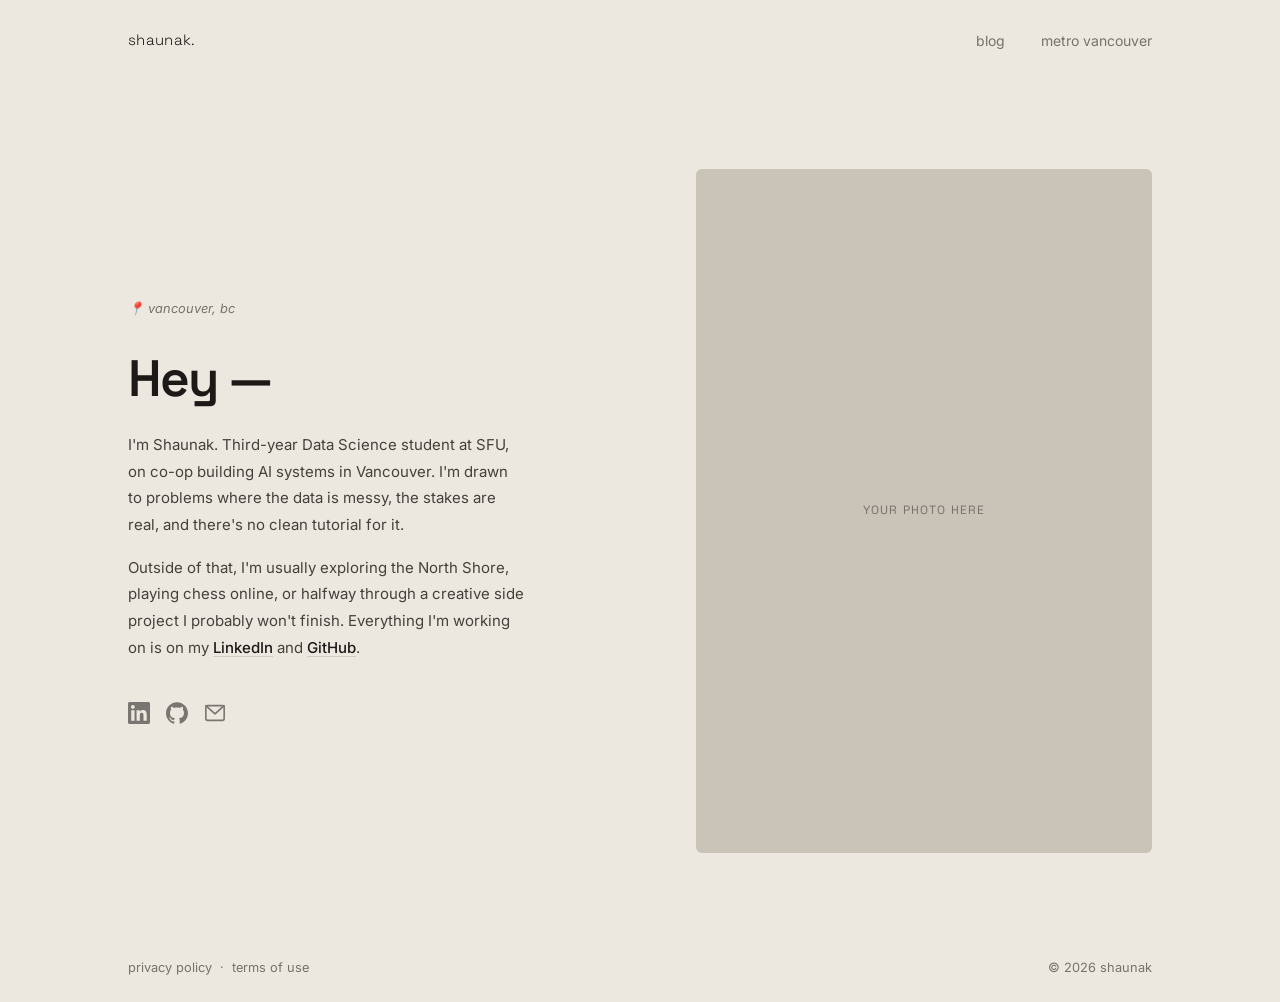
==== index.html @ cf9d5c87 "Initial site: homepage, blog, and Metro Vancouver map Three-page personal site with warm cream aesth" ====
<!DOCTYPE html>
<html lang="en">
<head>
  <meta charset="UTF-8" />
  <meta name="viewport" content="width=device-width, initial-scale=1.0" />
  <title>Shaunak</title>
  <link rel="preconnect" href="https://fonts.googleapis.com" />
  <link rel="preconnect" href="https://fonts.gstatic.com" crossorigin />
  <link href="https://fonts.googleapis.com/css2?family=Space+Grotesk:wght@300;400;500;600&family=Inter:ital,wght@0,400;0,500;1,400&display=swap" rel="stylesheet" />
  <link rel="stylesheet" href="css/style.css" />
</head>
<body>

  <nav aria-label="Primary">
    <div class="nav-inner">
      <a href="index.html" class="nav-logo">shaunak.</a>
      <div class="nav-links">
        <a href="blog.html">blog</a>
        <a href="vancouver.html">metro vancouver</a>
      </div>
    </div>
  </nav>

  <main style="flex: 1;">
    <div class="hero-layout">
      <div class="col-left">
        <p class="location">&#x1F4CD; vancouver, bc</p>

        <h1>Hey —</h1>

        <p class="bio">
          I'm Shaunak. Third-year Data Science student at SFU, on co-op building
          AI systems in Vancouver. I'm drawn to problems where the data is messy,
          the stakes are real, and there's no clean tutorial for it.
        </p>
        <p class="bio">
          Outside of that, I'm usually exploring the North Shore, playing chess online,
          or halfway through a creative side project I probably won't finish.
          Everything I'm working on is on my
          <a href="https://linkedin.com/in/YOUR_HANDLE" target="_blank" rel="noopener">LinkedIn</a>
          and <a href="https://github.com/YOUR_HANDLE" target="_blank" rel="noopener">GitHub</a>.
        </p>

        <div class="socials">
          <a class="social-icon" href="https://linkedin.com/in/YOUR_HANDLE"
             target="_blank" rel="noopener noreferrer" aria-label="LinkedIn">
            <svg width="22" height="22" viewBox="0 0 24 24" fill="currentColor">
              <path d="M20.447 20.452h-3.554v-5.569c0-1.328-.027-3.037-1.852-3.037-1.853 0-2.136 1.445-2.136 2.939v5.667H9.351V9h3.414v1.561h.046c.477-.9 1.637-1.85 3.37-1.85 3.601 0 4.267 2.37 4.267 5.455v6.286zM5.337 7.433c-1.144 0-2.063-.926-2.063-2.065 0-1.138.92-2.063 2.063-2.063 1.14 0 2.064.925 2.064 2.063 0 1.139-.925 2.065-2.064 2.065zm1.782 13.019H3.555V9h3.564v11.452zM22.225 0H1.771C.792 0 0 .774 0 1.729v20.542C0 23.227.792 24 1.771 24h20.451C23.2 24 24 23.227 24 22.271V1.729C24 .774 23.2 0 22.222 0h.003z"/>
            </svg>
          </a>
          <a class="social-icon" href="https://github.com/YOUR_HANDLE"
             target="_blank" rel="noopener noreferrer" aria-label="GitHub">
            <svg width="22" height="22" viewBox="0 0 24 24" fill="currentColor">
              <path d="M12 .297c-6.63 0-12 5.373-12 12 0 5.303 3.438 9.8 8.205 11.385.6.113.82-.258.82-.577 0-.285-.01-1.04-.015-2.04-3.338.724-4.042-1.61-4.042-1.61C4.422 18.07 3.633 17.7 3.633 17.7c-1.087-.744.084-.729.084-.729 1.205.084 1.838 1.236 1.838 1.236 1.07 1.835 2.809 1.305 3.495.998.108-.776.417-1.305.76-1.605-2.665-.3-5.466-1.332-5.466-5.93 0-1.31.465-2.38 1.235-3.22-.135-.303-.54-1.523.105-3.176 0 0 1.005-.322 3.3 1.23.96-.267 1.98-.399 3-.405 1.02.006 2.04.138 3 .405 2.28-1.552 3.285-1.23 3.285-1.23.645 1.653.24 2.873.12 3.176.765.84 1.23 1.91 1.23 3.22 0 4.61-2.805 5.625-5.475 5.92.42.36.81 1.096.81 2.22 0 1.606-.015 2.896-.015 3.286 0 .315.21.69.825.57C20.565 22.092 24 17.592 24 12.297c0-6.627-5.373-12-12-12"/>
            </svg>
          </a>
          <a class="social-icon" href="mailto:your@email.com" aria-label="Email">
            <svg width="22" height="22" viewBox="0 0 24 24" fill="none"
                 stroke="currentColor" stroke-width="1.75"
                 stroke-linecap="round" stroke-linejoin="round">
              <rect x="2" y="4" width="20" height="16" rx="2"/>
              <polyline points="2,4 12,13 22,4"/>
            </svg>
          </a>
        </div>
      </div>

      <div class="col-right">
        <div class="photo-wrap" id="photoWrap">
          <img src="photo.jpg" alt="Shaunak" id="profileImg" />
        </div>
      </div>
    </div>
  </main>

  <footer>
    <div class="footer-inner">
      <div class="footer-left">
        <a href="#">privacy policy</a>
        <span>&middot;</span>
        <a href="#">terms of use</a>
      </div>
      <span>&copy; 2026 shaunak</span>
    </div>
  </footer>

  <script>
    document.getElementById('profileImg').addEventListener('error', function () {
      document.getElementById('photoWrap').innerHTML =
        '<div class="photo-ph">your photo here</div>';
    });
  </script>
</body>
</html>
---- css/style.css ----
:root {
  --bg:      #EDE8DF;
  --text:    #1C1917;
  --sub:     #44403C;
  --muted:   #78716C;
  --accent:  #16A34A;
  --border:  #D1CBC0;

  --font-d: 'Space Grotesk', system-ui, sans-serif;
  --font-b: 'Inter', system-ui, sans-serif;

  --max-w:      1120px;
  --content-w:   680px;
  --radius:        6px;
}

*, *::before, *::after { box-sizing: border-box; margin: 0; padding: 0; }
ul { list-style: none; }
img { display: block; max-width: 100%; height: auto; }

html { font-size: 16px; }

body {
  background: var(--bg);
  color: var(--text);
  font-family: var(--font-b);
  font-size: 0.9375rem;
  line-height: 1.65;
  -webkit-font-smoothing: antialiased;
  min-height: 100vh;
  display: flex;
  flex-direction: column;
}

a {
  color: inherit;
  text-decoration: underline;
  text-decoration-color: var(--border);
  text-underline-offset: 3px;
  transition: color 0.15s, text-decoration-color 0.15s;
}
a:hover { color: var(--accent); text-decoration-color: var(--accent); }
a:focus-visible {
  outline: 2px solid var(--accent);
  outline-offset: 3px;
  border-radius: 2px;
}

@media (prefers-reduced-motion: reduce) {
  *, *::before, *::after { transition: none !important; animation: none !important; }
}

/* ── Nav ── */
nav { padding: 1.75rem 0; }

.nav-inner {
  max-width: var(--max-w);
  margin: 0 auto;
  padding: 0 3rem;
  display: flex;
  align-items: center;
  justify-content: space-between;
}

.nav-logo {
  font-family: var(--font-d);
  font-weight: 300;
  font-size: 0.9375rem;
  letter-spacing: 0.02em;
  text-decoration: none;
  color: var(--text);
}
.nav-logo:hover { color: var(--accent); }

.nav-links { display: flex; gap: 2.25rem; }
.nav-links a {
  font-size: 0.875rem;
  color: var(--muted);
  text-decoration: none;
  transition: color 0.15s;
}
.nav-links a:hover,
.nav-links a.active { color: var(--text); }

/* ── Footer ── */
footer { padding: 1.5rem 0; }

.footer-inner {
  max-width: var(--max-w);
  margin: 0 auto;
  padding: 0 3rem;
  display: flex;
  align-items: center;
  justify-content: space-between;
  font-size: 0.8rem;
  color: var(--muted);
}
.footer-left { display: flex; align-items: center; gap: 0.5rem; }
.footer-inner a { color: var(--muted); text-decoration: none; }
.footer-inner a:hover { color: var(--text); }

/* ── Homepage hero ── */
.hero-layout {
  max-width: var(--max-w);
  margin: 0 auto;
  padding: 5.5rem 3rem 5rem;
  display: grid;
  grid-template-columns: 1fr 1fr;
  gap: 7rem;
  align-items: center;
  min-height: calc(100vh - 148px);
}

.location {
  font-size: 0.8rem;
  color: var(--muted);
  font-style: italic;
  margin-bottom: 2rem;
}

h1 {
  font-family: var(--font-d);
  font-size: clamp(2.25rem, 4vw, 3.25rem);
  font-weight: 600;
  letter-spacing: -0.035em;
  line-height: 1.08;
  margin-bottom: 1.6rem;
}

.bio {
  color: var(--sub);
  line-height: 1.78;
  max-width: 44ch;
}
.bio a { font-weight: 500; color: var(--text); }
.bio + .bio { margin-top: 1rem; }

.socials {
  display: flex;
  gap: 1rem;
  margin-top: 2.5rem;
  align-items: center;
}
.social-icon {
  display: inline-flex;
  color: var(--text);
  text-decoration: none;
  opacity: 0.55;
  transition: opacity 0.15s;
}
.social-icon:hover { opacity: 1; text-decoration: none; }

.photo-wrap {
  width: 100%;
  aspect-ratio: 2 / 3;
  border-radius: var(--radius);
  overflow: hidden;
  background: #C9C3B8;
}
.photo-wrap img {
  width: 100%;
  height: 100%;
  object-fit: cover;
  object-position: center top;
}
.photo-ph {
  width: 100%;
  height: 100%;
  display: flex;
  align-items: center;
  justify-content: center;
  font-family: var(--font-d);
  font-size: 0.75rem;
  color: var(--muted);
  letter-spacing: 0.1em;
  text-transform: uppercase;
}

/* ── Inner pages ── */
.page-wrap {
  max-width: var(--content-w);
  margin: 0 auto;
  padding: 5rem 3rem 6rem;
}

.back-link {
  display: inline-block;
  font-size: 0.8125rem;
  color: var(--muted);
  text-decoration: none;
  margin-bottom: 2.5rem;
  transition: color 0.15s;
}
.back-link:hover { color: var(--text); }

.page-title {
  font-family: var(--font-d);
  font-size: clamp(2rem, 5vw, 2.75rem);
  font-weight: 600;
  letter-spacing: -0.03em;
  line-height: 1.1;
  margin-bottom: 0.6rem;
}

.page-subtitle {
  color: var(--muted);
  font-size: 0.9375rem;
  margin-bottom: 3rem;
}

.page-divider {
  border: none;
  border-top: 1px solid var(--border);
  margin-bottom: 2.5rem;
}

/* ── Blog posts ── */
article.post-item {
  padding: 1.75rem 0;
  border-bottom: 1px solid var(--border);
}
article.post-item:first-of-type { border-top: 1px solid var(--border); }

.post-date {
  display: block;
  font-size: 0.8rem;
  color: var(--muted);
  font-style: italic;
  margin-bottom: 0.4rem;
}
.post-title {
  font-family: var(--font-d);
  font-size: 1.0625rem;
  font-weight: 500;
  letter-spacing: -0.01em;
  margin-bottom: 0.4rem;
  line-height: 1.3;
}
.post-title a { text-decoration: none; color: var(--text); }
.post-title a:hover { color: var(--accent); }

.post-excerpt {
  font-size: 0.875rem;
  color: var(--sub);
  line-height: 1.65;
}

.empty-state {
  padding: 2rem 0;
  font-style: italic;
  color: var(--muted);
}

/* ── Map ── */
#map {
  width: 100%;
  height: 440px;
  border-radius: var(--radius);
  border: 1px solid var(--border);
  margin-bottom: 1.5rem;
  z-index: 0;
}

.site-popup .leaflet-popup-content-wrapper {
  background: var(--bg) !important;
  border: 1px solid var(--border) !important;
  border-radius: var(--radius) !important;
  box-shadow: 0 4px 20px rgba(0,0,0,0.10) !important;
  font-family: var(--font-b) !important;
  padding: 0 !important;
}
.site-popup .leaflet-popup-content {
  margin: 0.8rem 1rem !important;
  line-height: 1.5 !important;
}
.site-popup .leaflet-popup-tip {
  background: var(--bg) !important;
}
.site-popup .leaflet-popup-close-button {
  color: var(--muted) !important;
}

.popup-name {
  font-family: var(--font-d);
  font-weight: 500;
  font-size: 0.875rem;
  color: var(--text);
  display: block;
}
.popup-cat {
  font-size: 0.7rem;
  color: var(--muted);
  text-transform: uppercase;
  letter-spacing: 0.07em;
  display: block;
  margin: 3px 0 7px;
}
.popup-note {
  font-size: 0.8125rem;
  color: var(--sub);
  line-height: 1.55;
  max-width: 185px;
  margin: 0;
}

/* ── Filter pills ── */
.filters {
  display: flex;
  flex-wrap: wrap;
  gap: 0.5rem;
  margin-bottom: 2.5rem;
}

.pill {
  padding: 0.28rem 0.85rem;
  border: 1px solid var(--border);
  border-radius: 100px;
  font-size: 0.8125rem;
  color: var(--muted);
  background: transparent;
  cursor: pointer;
  font-family: var(--font-b);
  transition: background 0.15s, color 0.15s, border-color 0.15s;
  user-select: none;
  letter-spacing: 0.01em;
}
.pill:hover { color: var(--text); border-color: var(--sub); }
.pill.active {
  background: var(--text);
  border-color: var(--text);
  color: var(--bg);
}

/* ── Spot list ── */
.spot-list { display: flex; flex-direction: column; }

.spot-item {
  display: flex;
  align-items: flex-start;
  justify-content: space-between;
  gap: 1rem;
  padding: 1.2rem 0;
  border-bottom: 1px solid var(--border);
  cursor: pointer;
}
.spot-item:first-child { border-top: 1px solid var(--border); }
.spot-item:hover .spot-name { color: var(--accent); }

.spot-left { flex: 1; min-width: 0; }

.spot-name {
  font-family: var(--font-d);
  font-size: 0.9375rem;
  font-weight: 500;
  color: var(--text);
  line-height: 1.3;
  transition: color 0.15s;
}
.spot-note {
  font-size: 0.8125rem;
  color: var(--muted);
  margin-top: 0.25rem;
  line-height: 1.55;
}
.spot-tag {
  font-size: 0.7rem;
  color: var(--muted);
  border: 1px solid var(--border);
  border-radius: 100px;
  padding: 0.15rem 0.55rem;
  text-transform: uppercase;
  letter-spacing: 0.07em;
  white-space: nowrap;
  align-self: center;
  flex-shrink: 0;
}

/* ── Coord toast ── */
.coord-toast {
  position: fixed;
  bottom: 1.5rem;
  left: 50%;
  transform: translateX(-50%) translateY(0);
  background: var(--text);
  color: var(--bg);
  font-family: var(--font-b);
  font-size: 0.75rem;
  padding: 0.5rem 1rem;
  border-radius: 100px;
  z-index: 9999;
  pointer-events: none;
  white-space: nowrap;
  animation: toastIn 2.8s ease forwards;
}
@keyframes toastIn {
  0%   { opacity: 0; transform: translateX(-50%) translateY(6px); }
  12%  { opacity: 1; transform: translateX(-50%) translateY(0); }
  80%  { opacity: 1; }
  100% { opacity: 0; }
}

/* ── Mobile ── */
@media (max-width: 760px) {
  .nav-inner,
  .footer-inner { padding: 0 1.5rem; }

  .hero-layout {
    grid-template-columns: 1fr;
    gap: 2.5rem;
    padding: 3rem 1.5rem 4rem;
    min-height: auto;
  }
  .col-left  { order: 2; }
  .col-right { order: 1; }
  .photo-wrap { aspect-ratio: 4 / 3; }
  h1 { font-size: 2.25rem; }

  .page-wrap { padding: 3.5rem 1.5rem 5rem; }

  #map { height: 300px; }

  .spot-item { flex-direction: column; gap: 0.4rem; }
  .spot-tag  { align-self: flex-start; }
}
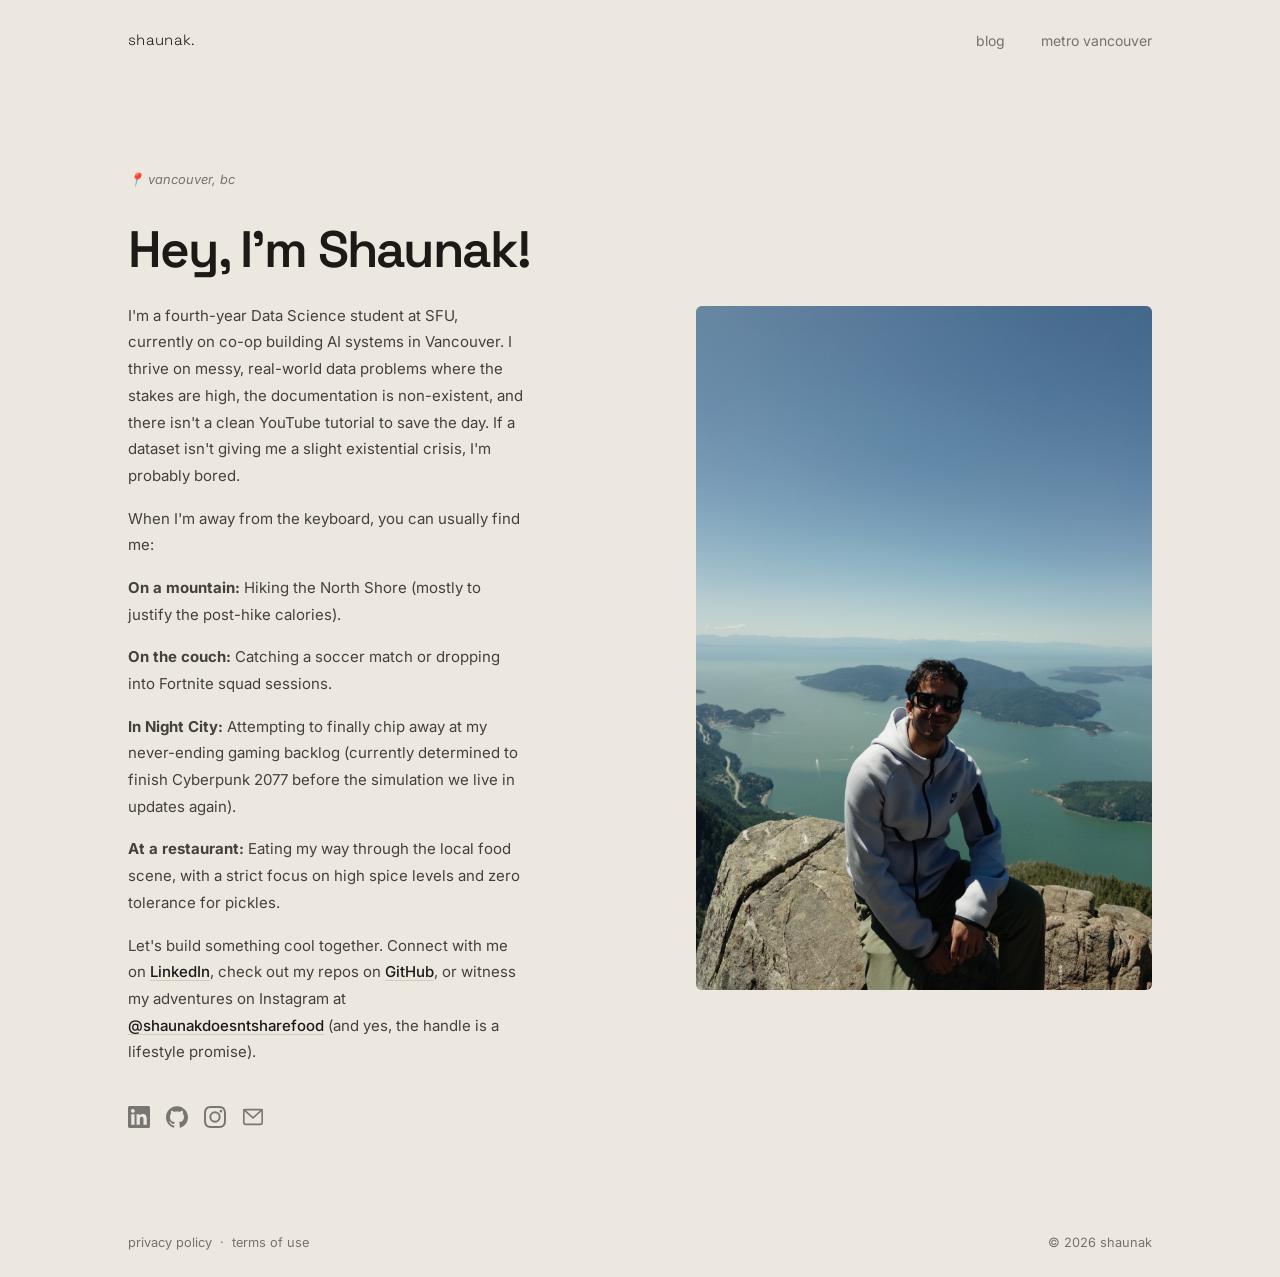
==== commit f694645f: "Update homepage bio and add Instagram link Co-Authored-By: Claude Opus 4.6 <noreply@anthropic.com>" ====
--- a/index.html
+++ b/index.html
@@ -26,19 +26,43 @@
       <div class="col-left">
         <p class="location">&#x1F4CD; vancouver, bc</p>
 
-        <h1>Hey —</h1>
+        <h1>Hey, I'm Shaunak!</h1>
 
         <p class="bio">
-          I'm Shaunak. Third-year Data Science student at SFU, on co-op building
-          AI systems in Vancouver. I'm drawn to problems where the data is messy,
-          the stakes are real, and there's no clean tutorial for it.
+          I'm a fourth-year Data Science student at SFU, currently on co-op building
+          AI systems in Vancouver. I thrive on messy, real-world data problems where
+          the stakes are high, the documentation is non-existent, and there isn't a
+          clean YouTube tutorial to save the day. If a dataset isn't giving me a
+          slight existential crisis, I'm probably bored.
         </p>
         <p class="bio">
-          Outside of that, I'm usually exploring the North Shore, playing chess online,
-          or halfway through a creative side project I probably won't finish.
-          Everything I'm working on is on my
-          <a href="https://linkedin.com/in/YOUR_HANDLE" target="_blank" rel="noopener">LinkedIn</a>
-          and <a href="https://github.com/YOUR_HANDLE" target="_blank" rel="noopener">GitHub</a>.
+          When I'm away from the keyboard, you can usually find me:
+        </p>
+        <p class="bio">
+          <strong>On a mountain:</strong> Hiking the North Shore (mostly to justify
+          the post-hike calories).
+        </p>
+        <p class="bio">
+          <strong>On the couch:</strong> Catching a soccer match or dropping into
+          Fortnite squad sessions.
+        </p>
+        <p class="bio">
+          <strong>In Night City:</strong> Attempting to finally chip away at my
+          never-ending gaming backlog (currently determined to finish Cyberpunk 2077
+          before the simulation we live in updates again).
+        </p>
+        <p class="bio">
+          <strong>At a restaurant:</strong> Eating my way through the local food scene,
+          with a strict focus on high spice levels and zero tolerance for pickles.
+        </p>
+        <p class="bio">
+          Let's build something cool together. Connect with me on
+          <a href="https://linkedin.com/in/YOUR_HANDLE" target="_blank" rel="noopener">LinkedIn</a>,
+          check out my repos on
+          <a href="https://github.com/YOUR_HANDLE" target="_blank" rel="noopener">GitHub</a>,
+          or witness my adventures on Instagram at
+          <a href="https://instagram.com/shaunakdoesntsharefood" target="_blank" rel="noopener">@shaunakdoesntsharefood</a>
+          (and yes, the handle is a lifestyle promise).
         </p>
 
         <div class="socials">
@@ -52,6 +76,12 @@
              target="_blank" rel="noopener noreferrer" aria-label="GitHub">
             <svg width="22" height="22" viewBox="0 0 24 24" fill="currentColor">
               <path d="M12 .297c-6.63 0-12 5.373-12 12 0 5.303 3.438 9.8 8.205 11.385.6.113.82-.258.82-.577 0-.285-.01-1.04-.015-2.04-3.338.724-4.042-1.61-4.042-1.61C4.422 18.07 3.633 17.7 3.633 17.7c-1.087-.744.084-.729.084-.729 1.205.084 1.838 1.236 1.838 1.236 1.07 1.835 2.809 1.305 3.495.998.108-.776.417-1.305.76-1.605-2.665-.3-5.466-1.332-5.466-5.93 0-1.31.465-2.38 1.235-3.22-.135-.303-.54-1.523.105-3.176 0 0 1.005-.322 3.3 1.23.96-.267 1.98-.399 3-.405 1.02.006 2.04.138 3 .405 2.28-1.552 3.285-1.23 3.285-1.23.645 1.653.24 2.873.12 3.176.765.84 1.23 1.91 1.23 3.22 0 4.61-2.805 5.625-5.475 5.92.42.36.81 1.096.81 2.22 0 1.606-.015 2.896-.015 3.286 0 .315.21.69.825.57C20.565 22.092 24 17.592 24 12.297c0-6.627-5.373-12-12-12"/>
+            </svg>
+          </a>
+          <a class="social-icon" href="https://instagram.com/shaunakdoesntsharefood"
+             target="_blank" rel="noopener noreferrer" aria-label="Instagram">
+            <svg width="22" height="22" viewBox="0 0 24 24" fill="currentColor">
+              <path d="M12 2.163c3.204 0 3.584.012 4.85.07 3.252.148 4.771 1.691 4.919 4.919.058 1.265.069 1.645.069 4.849 0 3.205-.012 3.584-.069 4.849-.149 3.225-1.664 4.771-4.919 4.919-1.266.058-1.644.07-4.85.07-3.204 0-3.584-.012-4.849-.07-3.26-.149-4.771-1.699-4.919-4.92-.058-1.265-.07-1.644-.07-4.849 0-3.204.013-3.583.07-4.849.149-3.227 1.664-4.771 4.919-4.919 1.266-.057 1.645-.069 4.849-.069zM12 0C8.741 0 8.333.014 7.053.072 2.695.272.273 2.69.073 7.052.014 8.333 0 8.741 0 12c0 3.259.014 3.668.072 4.948.2 4.358 2.618 6.78 6.98 6.98C8.333 23.986 8.741 24 12 24c3.259 0 3.668-.014 4.948-.072 4.354-.2 6.782-2.618 6.979-6.98.059-1.28.073-1.689.073-4.948 0-3.259-.014-3.667-.072-4.947-.196-4.354-2.617-6.78-6.979-6.98C15.668.014 15.259 0 12 0zm0 5.838a6.162 6.162 0 100 12.324 6.162 6.162 0 000-12.324zM12 16a4 4 0 110-8 4 4 0 010 8zm6.406-11.845a1.44 1.44 0 100 2.881 1.44 1.44 0 000-2.881z"/>
             </svg>
           </a>
           <a class="social-icon" href="mailto:your@email.com" aria-label="Email">
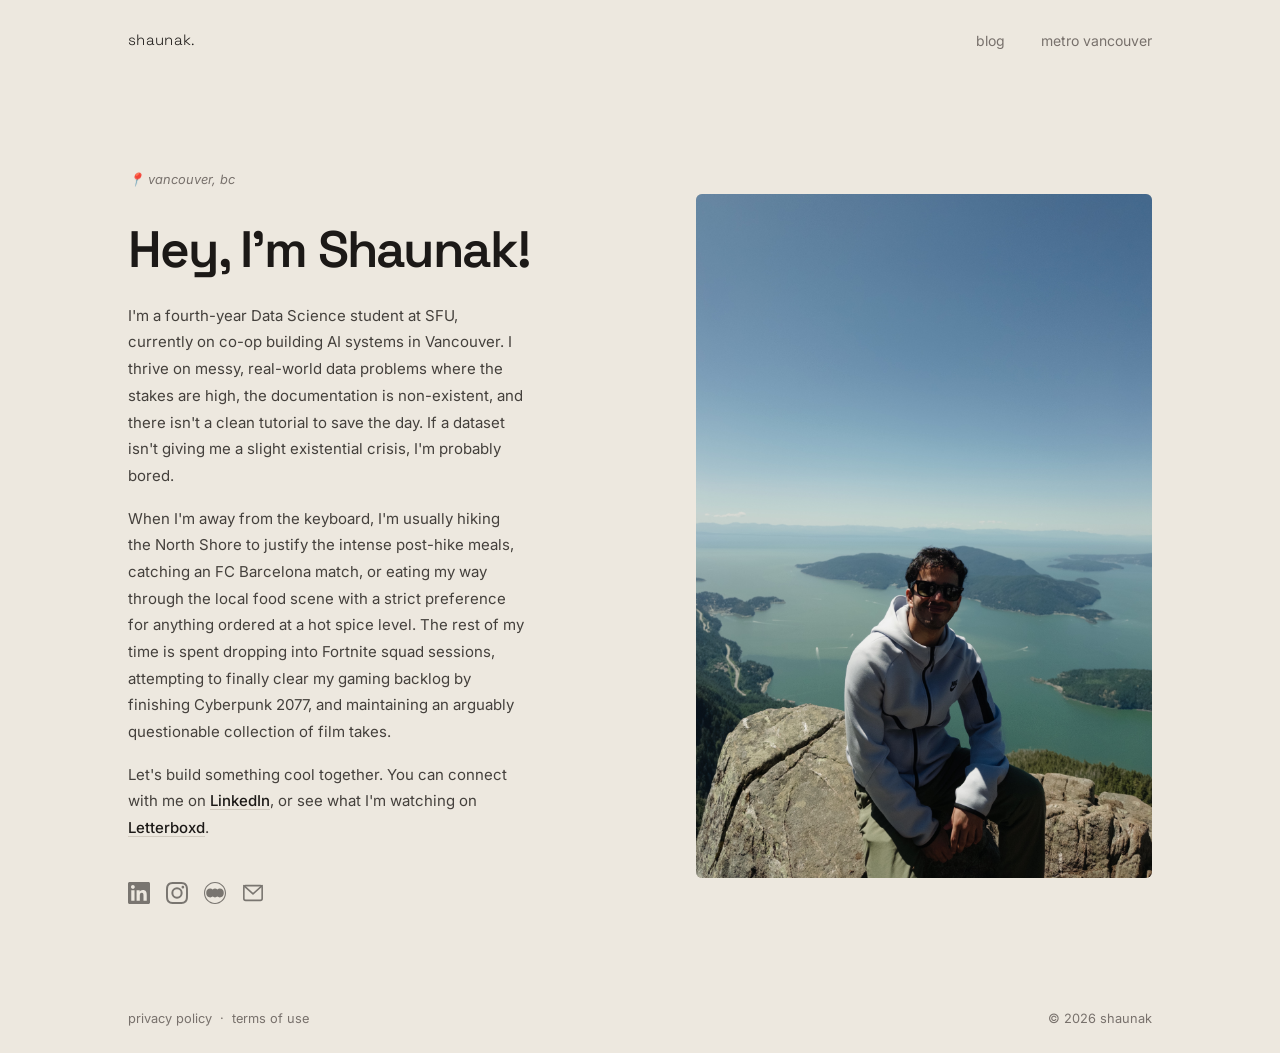
==== commit f25c43bc: "Rewrite bio, remove GitHub, add Letterboxd, update email Co-Authored-By: Claude Opus 4.6 <noreply@an" ====
--- a/index.html
+++ b/index.html
@@ -32,37 +32,23 @@
           I'm a fourth-year Data Science student at SFU, currently on co-op building
           AI systems in Vancouver. I thrive on messy, real-world data problems where
           the stakes are high, the documentation is non-existent, and there isn't a
-          clean YouTube tutorial to save the day. If a dataset isn't giving me a
-          slight existential crisis, I'm probably bored.
+          clean tutorial to save the day. If a dataset isn't giving me a slight
+          existential crisis, I'm probably bored.
         </p>
         <p class="bio">
-          When I'm away from the keyboard, you can usually find me:
+          When I'm away from the keyboard, I'm usually hiking the North Shore to
+          justify the intense post-hike meals, catching an FC Barcelona match, or
+          eating my way through the local food scene with a strict preference for
+          anything ordered at a hot spice level. The rest of my time is spent dropping
+          into Fortnite squad sessions, attempting to finally clear my gaming backlog
+          by finishing Cyberpunk 2077, and maintaining an arguably questionable
+          collection of film takes.
         </p>
         <p class="bio">
-          <strong>On a mountain:</strong> Hiking the North Shore (mostly to justify
-          the post-hike calories).
-        </p>
-        <p class="bio">
-          <strong>On the couch:</strong> Catching a soccer match or dropping into
-          Fortnite squad sessions.
-        </p>
-        <p class="bio">
-          <strong>In Night City:</strong> Attempting to finally chip away at my
-          never-ending gaming backlog (currently determined to finish Cyberpunk 2077
-          before the simulation we live in updates again).
-        </p>
-        <p class="bio">
-          <strong>At a restaurant:</strong> Eating my way through the local food scene,
-          with a strict focus on high spice levels and zero tolerance for pickles.
-        </p>
-        <p class="bio">
-          Let's build something cool together. Connect with me on
+          Let's build something cool together. You can connect with me on
           <a href="https://linkedin.com/in/YOUR_HANDLE" target="_blank" rel="noopener">LinkedIn</a>,
-          check out my repos on
-          <a href="https://github.com/YOUR_HANDLE" target="_blank" rel="noopener">GitHub</a>,
-          or witness my adventures on Instagram at
-          <a href="https://instagram.com/shaunakdoesntsharefood" target="_blank" rel="noopener">@shaunakdoesntsharefood</a>
-          (and yes, the handle is a lifestyle promise).
+          or see what I'm watching on
+          <a href="https://letterboxd.com/shaunopsis/" target="_blank" rel="noopener">Letterboxd</a>.
         </p>
 
         <div class="socials">
@@ -72,19 +58,19 @@
               <path d="M20.447 20.452h-3.554v-5.569c0-1.328-.027-3.037-1.852-3.037-1.853 0-2.136 1.445-2.136 2.939v5.667H9.351V9h3.414v1.561h.046c.477-.9 1.637-1.85 3.37-1.85 3.601 0 4.267 2.37 4.267 5.455v6.286zM5.337 7.433c-1.144 0-2.063-.926-2.063-2.065 0-1.138.92-2.063 2.063-2.063 1.14 0 2.064.925 2.064 2.063 0 1.139-.925 2.065-2.064 2.065zm1.782 13.019H3.555V9h3.564v11.452zM22.225 0H1.771C.792 0 0 .774 0 1.729v20.542C0 23.227.792 24 1.771 24h20.451C23.2 24 24 23.227 24 22.271V1.729C24 .774 23.2 0 22.222 0h.003z"/>
             </svg>
           </a>
-          <a class="social-icon" href="https://github.com/YOUR_HANDLE"
-             target="_blank" rel="noopener noreferrer" aria-label="GitHub">
-            <svg width="22" height="22" viewBox="0 0 24 24" fill="currentColor">
-              <path d="M12 .297c-6.63 0-12 5.373-12 12 0 5.303 3.438 9.8 8.205 11.385.6.113.82-.258.82-.577 0-.285-.01-1.04-.015-2.04-3.338.724-4.042-1.61-4.042-1.61C4.422 18.07 3.633 17.7 3.633 17.7c-1.087-.744.084-.729.084-.729 1.205.084 1.838 1.236 1.838 1.236 1.07 1.835 2.809 1.305 3.495.998.108-.776.417-1.305.76-1.605-2.665-.3-5.466-1.332-5.466-5.93 0-1.31.465-2.38 1.235-3.22-.135-.303-.54-1.523.105-3.176 0 0 1.005-.322 3.3 1.23.96-.267 1.98-.399 3-.405 1.02.006 2.04.138 3 .405 2.28-1.552 3.285-1.23 3.285-1.23.645 1.653.24 2.873.12 3.176.765.84 1.23 1.91 1.23 3.22 0 4.61-2.805 5.625-5.475 5.92.42.36.81 1.096.81 2.22 0 1.606-.015 2.896-.015 3.286 0 .315.21.69.825.57C20.565 22.092 24 17.592 24 12.297c0-6.627-5.373-12-12-12"/>
-            </svg>
-          </a>
           <a class="social-icon" href="https://instagram.com/shaunakdoesntsharefood"
              target="_blank" rel="noopener noreferrer" aria-label="Instagram">
             <svg width="22" height="22" viewBox="0 0 24 24" fill="currentColor">
               <path d="M12 2.163c3.204 0 3.584.012 4.85.07 3.252.148 4.771 1.691 4.919 4.919.058 1.265.069 1.645.069 4.849 0 3.205-.012 3.584-.069 4.849-.149 3.225-1.664 4.771-4.919 4.919-1.266.058-1.644.07-4.85.07-3.204 0-3.584-.012-4.849-.07-3.26-.149-4.771-1.699-4.919-4.92-.058-1.265-.07-1.644-.07-4.849 0-3.204.013-3.583.07-4.849.149-3.227 1.664-4.771 4.919-4.919 1.266-.057 1.645-.069 4.849-.069zM12 0C8.741 0 8.333.014 7.053.072 2.695.272.273 2.69.073 7.052.014 8.333 0 8.741 0 12c0 3.259.014 3.668.072 4.948.2 4.358 2.618 6.78 6.98 6.98C8.333 23.986 8.741 24 12 24c3.259 0 3.668-.014 4.948-.072 4.354-.2 6.782-2.618 6.979-6.98.059-1.28.073-1.689.073-4.948 0-3.259-.014-3.667-.072-4.947-.196-4.354-2.617-6.78-6.979-6.98C15.668.014 15.259 0 12 0zm0 5.838a6.162 6.162 0 100 12.324 6.162 6.162 0 000-12.324zM12 16a4 4 0 110-8 4 4 0 010 8zm6.406-11.845a1.44 1.44 0 100 2.881 1.44 1.44 0 000-2.881z"/>
             </svg>
           </a>
-          <a class="social-icon" href="mailto:your@email.com" aria-label="Email">
+          <a class="social-icon" href="https://letterboxd.com/shaunopsis/"
+             target="_blank" rel="noopener noreferrer" aria-label="Letterboxd">
+            <svg width="22" height="22" viewBox="0 0 24 24" fill="currentColor">
+              <path d="M12 0C5.373 0 0 5.373 0 12s5.373 12 12 12 12-5.373 12-12S18.627 0 12 0zm0 1.2c5.96 0 10.8 4.84 10.8 10.8S17.96 22.8 12 22.8 1.2 17.96 1.2 12 6.04 1.2 12 1.2zM6.923 7.2A4.8 4.8 0 002.4 12a4.8 4.8 0 004.523 4.8 4.79 4.79 0 002.477-.87 4.79 4.79 0 002.6.87 4.79 4.79 0 002.6-.87A4.79 4.79 0 0017.077 16.8 4.8 4.8 0 0021.6 12a4.8 4.8 0 00-4.523-4.8 4.79 4.79 0 00-2.477.87A4.79 4.79 0 0012 7.2a4.79 4.79 0 00-2.6.87A4.79 4.79 0 006.923 7.2z"/>
+            </svg>
+          </a>
+          <a class="social-icon" href="mailto:shaunak_sachdev@sfu.ca" aria-label="Email">
             <svg width="22" height="22" viewBox="0 0 24 24" fill="none"
                  stroke="currentColor" stroke-width="1.75"
                  stroke-linecap="round" stroke-linejoin="round">
